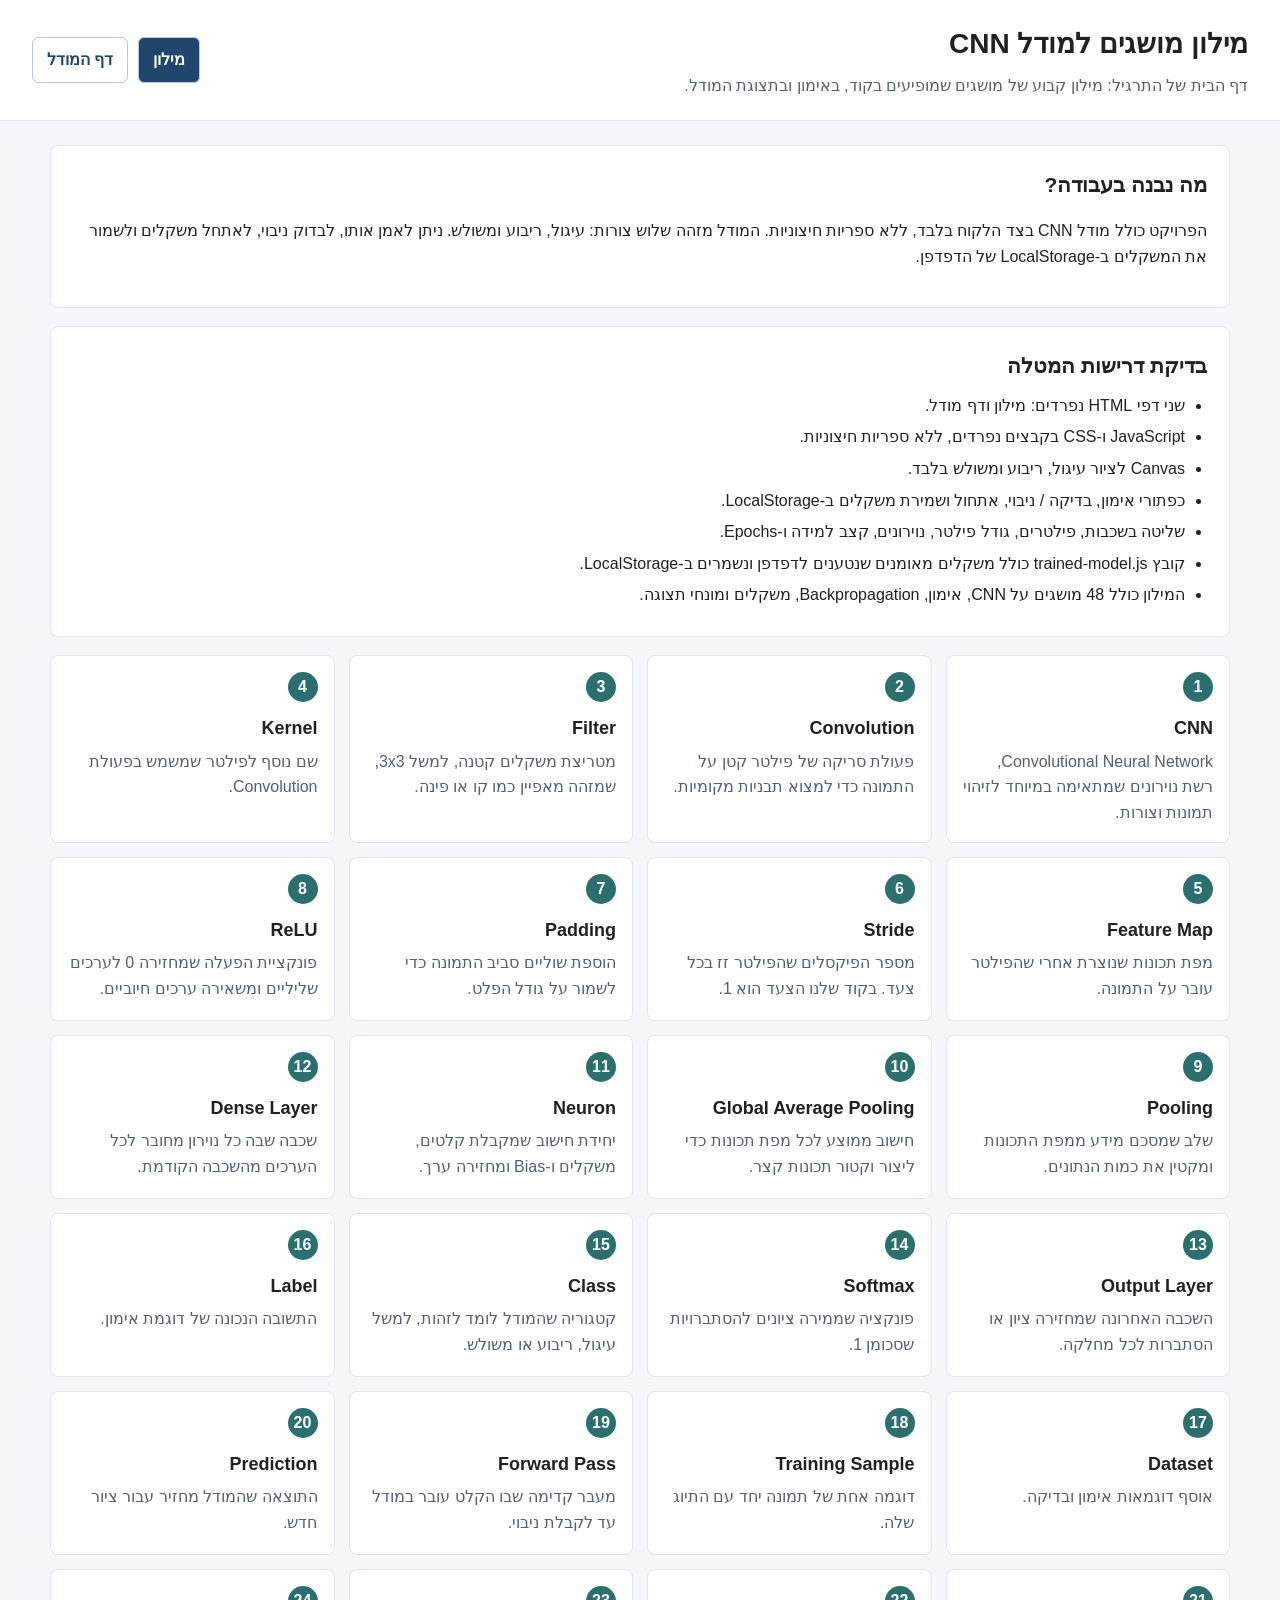
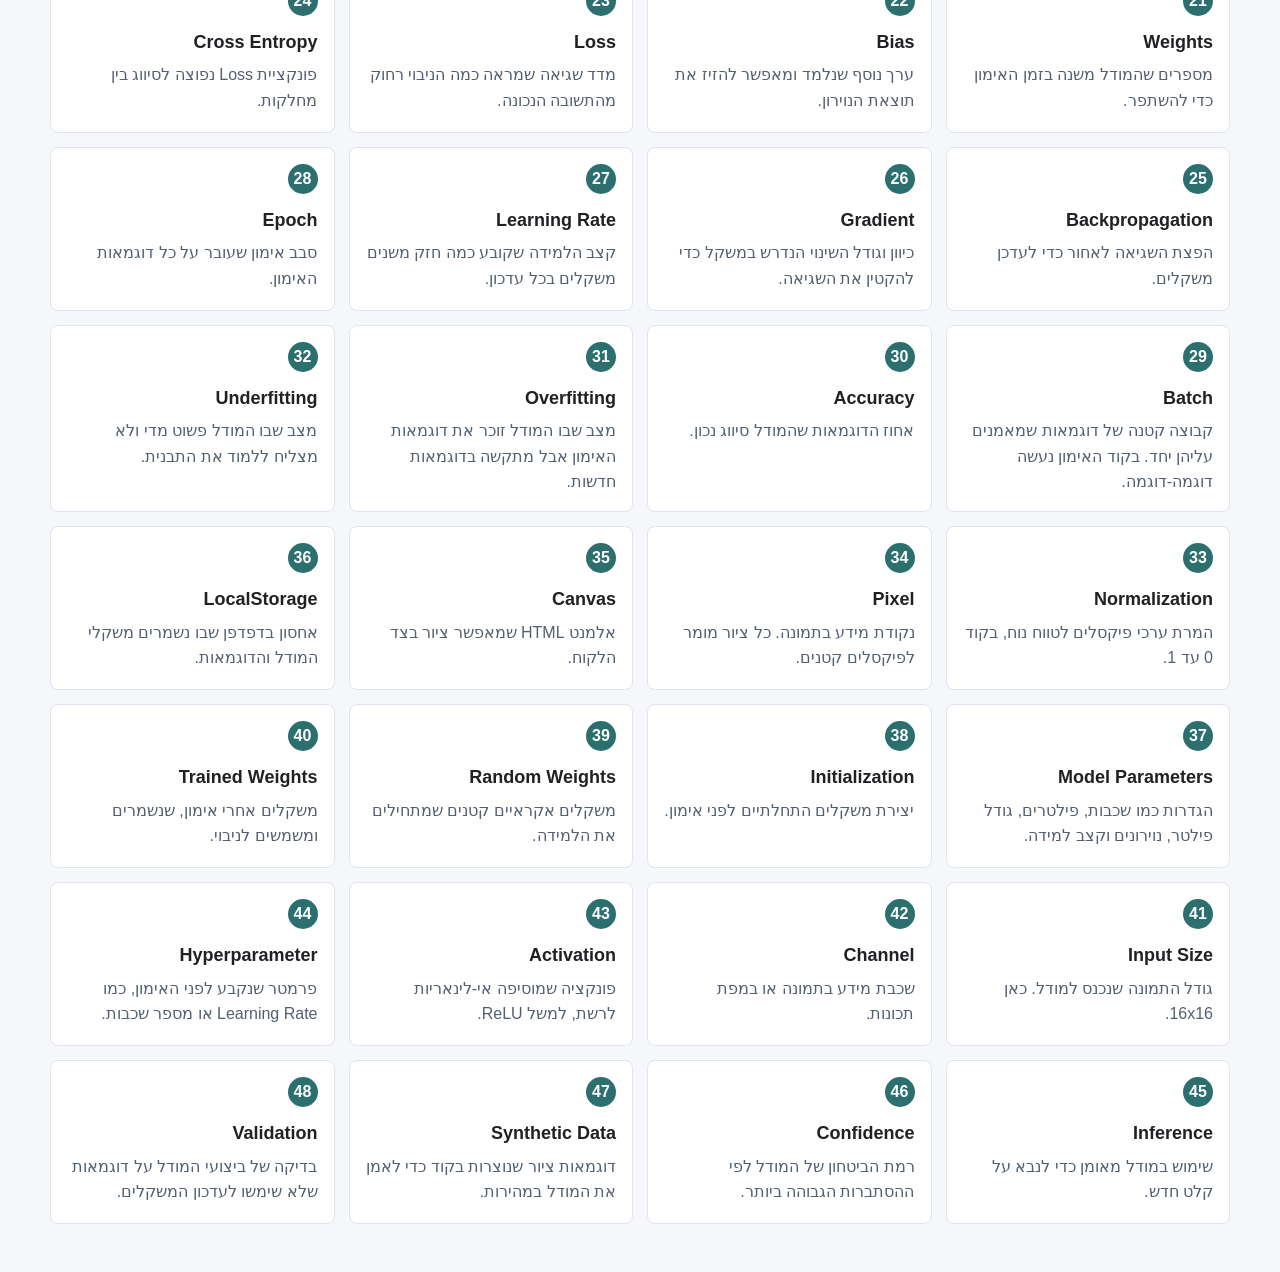
==== index.html @ 7e76f3bc "Initial" ====
<!DOCTYPE html>
<html lang="he" dir="rtl">
<head>
  <meta charset="UTF-8">
  <meta name="viewport" content="width=device-width, initial-scale=1.0">
  <title>מילון מושגי CNN</title>
  <link rel="stylesheet" href="style.css">
</head>
<body>
  <header class="topbar">
    <div>
      <h1>מילון מושגים למודל CNN</h1>
      <p>דף הבית של התרגיל: מילון קבוע של מושגים שמופיעים בקוד, באימון ובתצוגת המודל.</p>
    </div>
    <nav>
      <a class="nav-link active" href="index.html">מילון</a>
      <a class="nav-link" href="model.html">דף המודל</a>
    </nav>
  </header>

  <main class="page dictionary-page">
    <section class="intro-band">
      <h2>מה נבנה בעבודה?</h2>
      <p>
        הפרויקט כולל מודל CNN בצד הלקוח בלבד, ללא ספריות חיצוניות. המודל מזהה שלוש צורות:
        עיגול, ריבוע ומשולש. ניתן לאמן אותו, לבדוק ניבוי, לאתחל משקלים ולשמור את המשקלים
        ב-LocalStorage של הדפדפן.
      </p>
    </section>

    <section class="requirements-band">
      <h2>בדיקת דרישות המטלה</h2>
      <ul>
        <li>שני דפי HTML נפרדים: מילון ודף מודל.</li>
        <li>JavaScript ו-CSS בקבצים נפרדים, ללא ספריות חיצוניות.</li>
        <li>Canvas לציור עיגול, ריבוע ומשולש בלבד.</li>
        <li>כפתורי אימון, בדיקה / ניבוי, אתחול ושמירת משקלים ב-LocalStorage.</li>
        <li>שליטה בשכבות, פילטרים, גודל פילטר, נוירונים, קצב למידה ו-Epochs.</li>
        <li>קובץ trained-model.js כולל משקלים מאומנים שנטענים לדפדפן ונשמרים ב-LocalStorage.</li>
        <li>המילון כולל 48 מושגים על CNN, אימון, Backpropagation, משקלים ומונחי תצוגה.</li>
      </ul>
    </section>

    <section class="dictionary-grid" id="dictionaryGrid"></section>
  </main>

  <script src="glossary.js"></script>
</body>
</html>
---- style.css ----
* {
  box-sizing: border-box;
}

body {
  margin: 0;
  font-family: Arial, Helvetica, sans-serif;
  color: #202124;
  background: #f5f7fb;
  line-height: 1.6;
}

.topbar {
  display: flex;
  align-items: center;
  justify-content: space-between;
  gap: 24px;
  padding: 22px 32px;
  background: #ffffff;
  border-bottom: 1px solid #dfe4ee;
}

.topbar h1 {
  margin: 0 0 6px;
  font-size: 28px;
}

.topbar p {
  margin: 0;
  color: #526070;
}

nav {
  display: flex;
  gap: 10px;
  flex-shrink: 0;
}

.nav-link {
  color: #20466d;
  text-decoration: none;
  border: 1px solid #b9c8da;
  background: #ffffff;
  border-radius: 6px;
  padding: 9px 14px;
  font-weight: bold;
}

.nav-link.active,
.nav-link:hover {
  color: #ffffff;
  background: #20466d;
}

.page {
  width: min(1180px, calc(100% - 32px));
  margin: 24px auto 48px;
}

.intro-band,
.requirements-band,
.results-band,
.explain-band,
.workspace > div {
  background: #ffffff;
  border: 1px solid #dfe4ee;
  border-radius: 8px;
  padding: 22px;
}

.intro-band h2,
.requirements-band h2,
.results-band h2,
.explain-band h2,
.panel-head h2 {
  margin: 0 0 10px;
  font-size: 21px;
}

.requirements-band {
  margin-top: 18px;
}

.requirements-band ul {
  margin: 0;
  padding-inline-start: 22px;
}

.requirements-band li {
  margin: 6px 0;
}

.dictionary-grid {
  display: grid;
  grid-template-columns: repeat(auto-fit, minmax(240px, 1fr));
  gap: 14px;
  margin-top: 18px;
}

.term-card {
  background: #ffffff;
  border: 1px solid #dfe4ee;
  border-radius: 8px;
  padding: 16px;
  min-height: 164px;
}

.term-card span {
  display: inline-flex;
  align-items: center;
  justify-content: center;
  width: 30px;
  height: 30px;
  border-radius: 50%;
  color: #ffffff;
  background: #2b6f6f;
  font-weight: bold;
}

.term-card h3 {
  margin: 12px 0 6px;
  font-size: 18px;
}

.term-card p {
  margin: 0;
  color: #526070;
}

.workspace {
  display: grid;
  grid-template-columns: 380px 1fr;
  gap: 18px;
}

.panel-head {
  display: flex;
  align-items: center;
  justify-content: space-between;
  gap: 12px;
  margin-bottom: 14px;
}

.panel-head span {
  color: #526070;
  font-size: 14px;
}

#drawCanvas {
  display: block;
  width: 100%;
  max-width: 330px;
  height: auto;
  margin: 0 auto 14px;
  background: #ffffff;
  border: 2px solid #20466d;
  border-radius: 8px;
  touch-action: none;
  cursor: crosshair;
}

.button-row,
.label-row {
  display: flex;
  align-items: center;
  flex-wrap: wrap;
  gap: 10px;
  margin-top: 12px;
}

button,
select,
input {
  font: inherit;
}

button {
  border: 0;
  border-radius: 6px;
  padding: 10px 14px;
  background: #20466d;
  color: #ffffff;
  font-weight: bold;
  cursor: pointer;
}

.file-label {
  border: 0;
  border-radius: 6px;
  padding: 10px 14px;
  background: #2b6f6f;
  color: #ffffff;
  font-weight: bold;
  cursor: pointer;
}

button:hover,
.file-label:hover {
  background: #183653;
}

button:disabled {
  opacity: 0.55;
  cursor: wait;
}

.hidden-file {
  display: none;
}

select,
input {
  border: 1px solid #b9c8da;
  border-radius: 6px;
  padding: 8px 10px;
  background: #ffffff;
}

.control-grid {
  display: grid;
  grid-template-columns: repeat(auto-fit, minmax(180px, 1fr));
  gap: 12px;
}

.control-grid label {
  display: grid;
  gap: 6px;
  color: #38495c;
  font-weight: bold;
}

.metrics {
  display: grid;
  grid-template-columns: repeat(3, 1fr);
  gap: 10px;
  margin-top: 16px;
}

.metrics div {
  background: #edf4f4;
  border-radius: 6px;
  padding: 12px;
}

.active-config {
  margin: 14px 0 0;
  padding: 12px;
  border: 1px solid #b9c8da;
  border-radius: 6px;
  background: #f8fbff;
  color: #38495c;
}

.results-band {
  display: grid;
  grid-template-columns: 1fr 1.4fr;
  gap: 18px;
  margin-top: 18px;
}

.probabilities {
  display: grid;
  gap: 12px;
}

.probabilities div {
  display: grid;
  grid-template-columns: 72px 1fr 54px;
  gap: 10px;
  align-items: center;
}

progress {
  width: 100%;
  height: 18px;
}

.explain-band {
  margin-top: 18px;
}

@media (max-width: 820px) {
  .topbar,
  .workspace,
  .results-band {
    grid-template-columns: 1fr;
  }

  .topbar {
    display: grid;
    padding: 18px;
  }

  nav,
  .button-row,
  .label-row {
    width: 100%;
  }

  .nav-link,
  button {
    flex: 1;
    text-align: center;
  }

  .metrics {
    grid-template-columns: 1fr;
  }
}
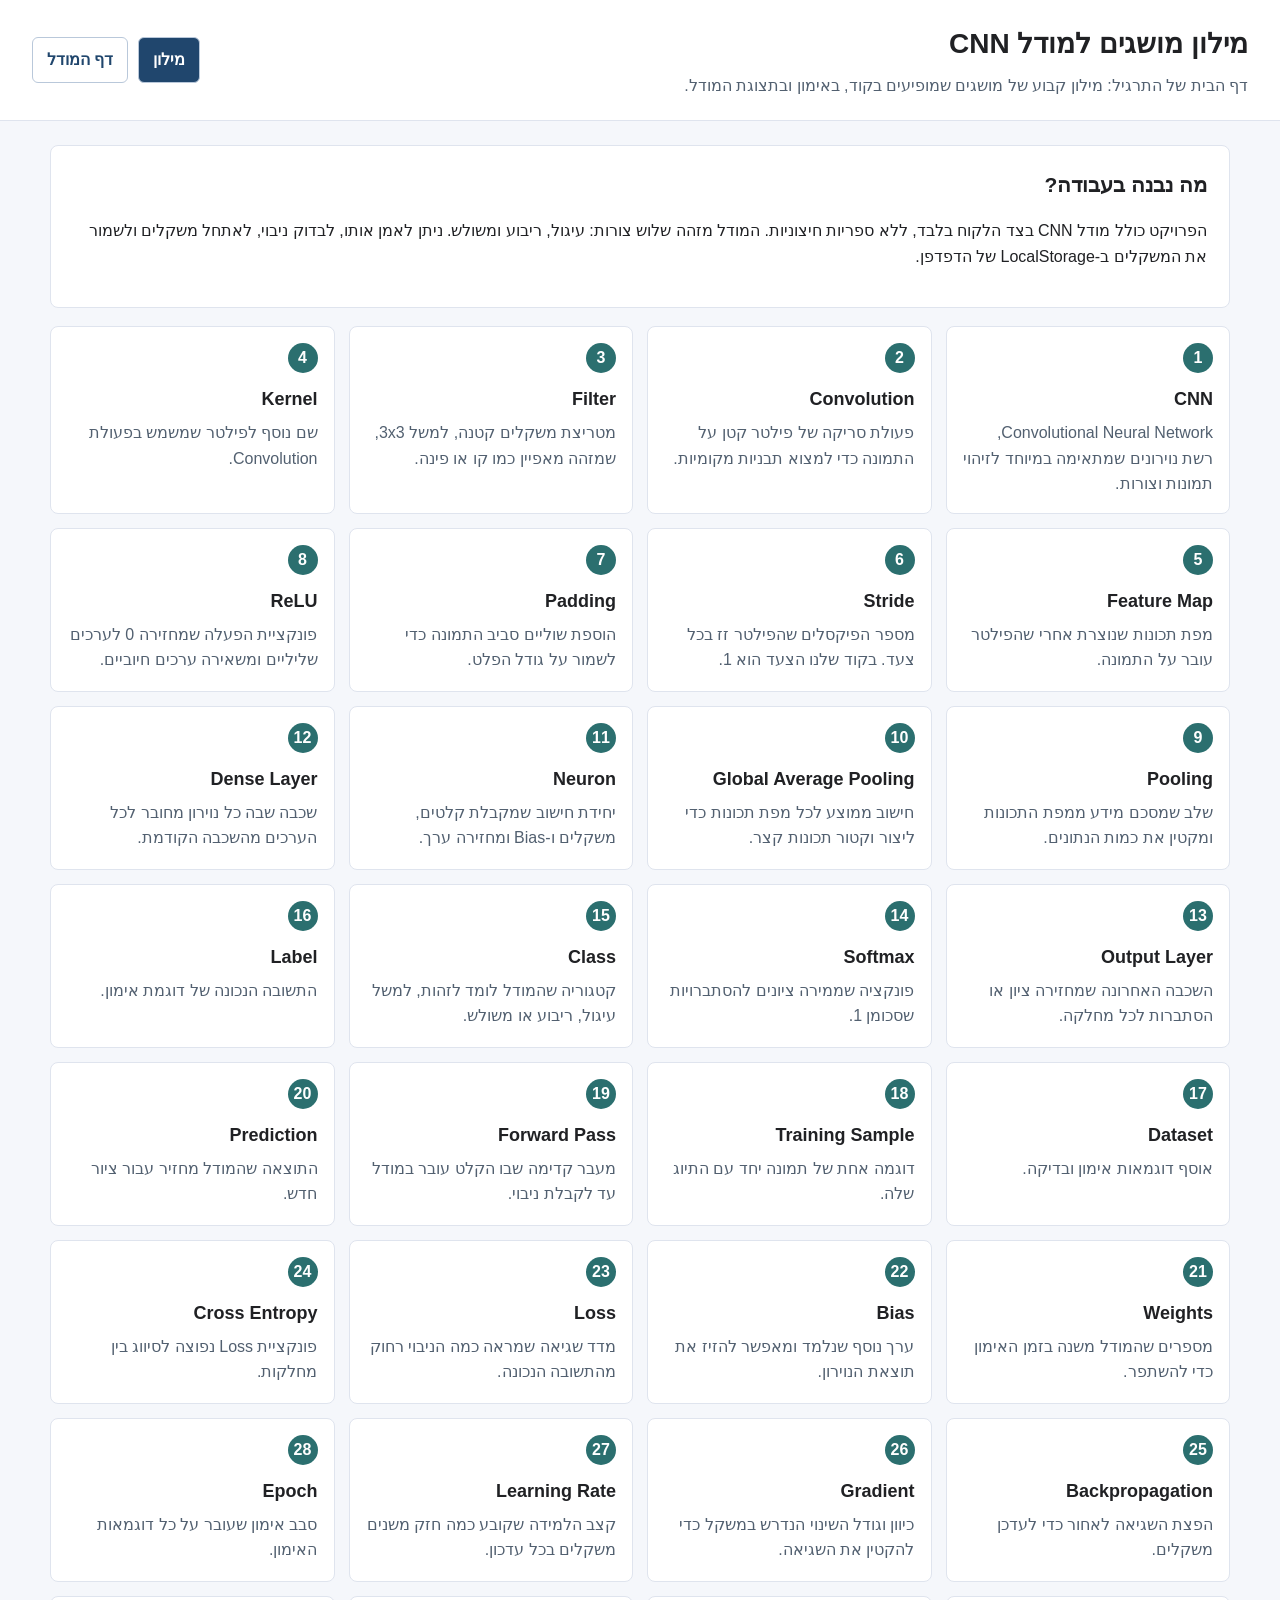
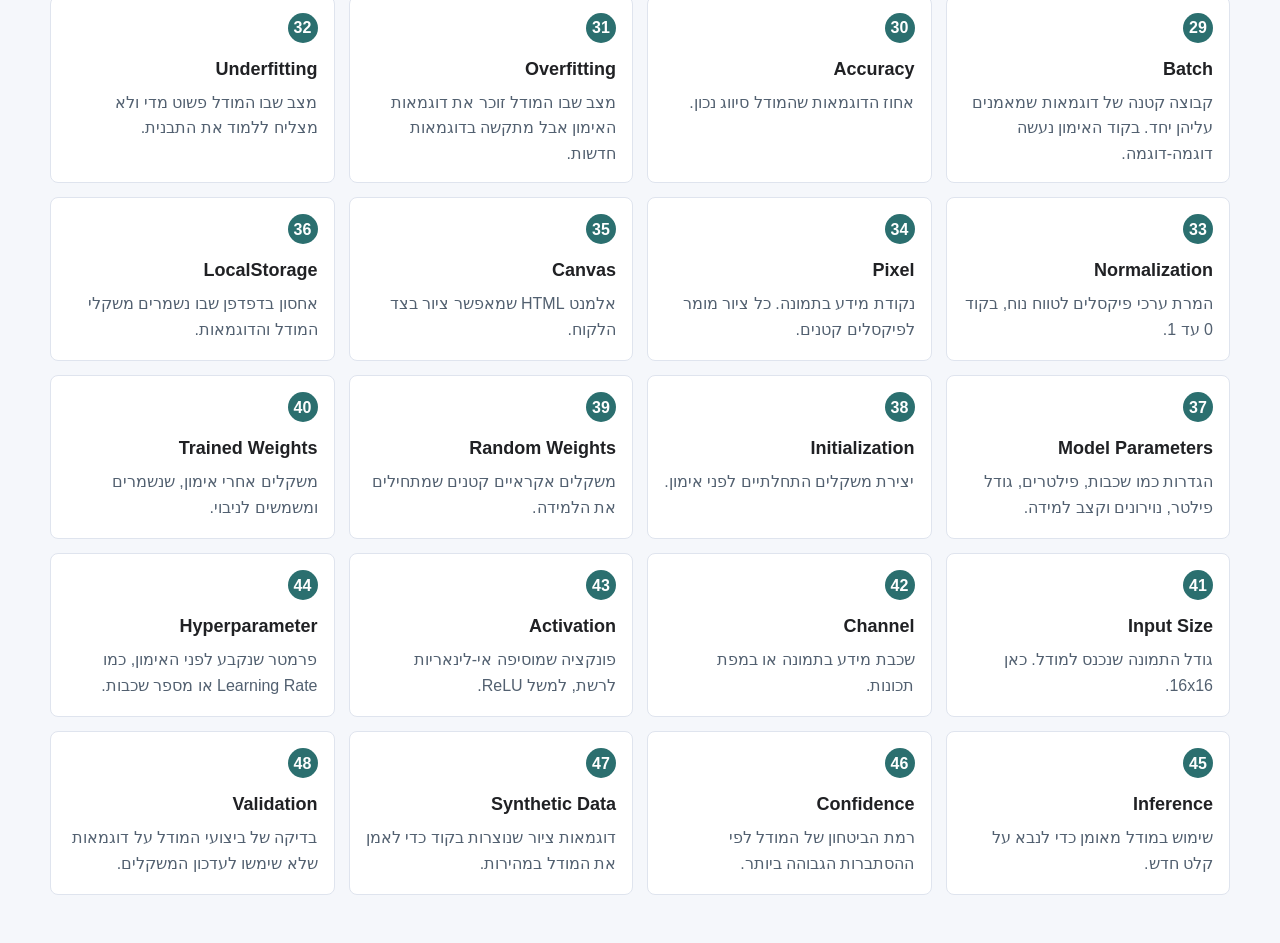
==== commit fb459d82: "Change" ====
--- a/index.html
+++ b/index.html
@@ -1,49 +1,39 @@
-<!DOCTYPE html>
+<!doctype html>
 <html lang="he" dir="rtl">
-<head>
-  <meta charset="UTF-8">
-  <meta name="viewport" content="width=device-width, initial-scale=1.0">
-  <title>מילון מושגי CNN</title>
-  <link rel="stylesheet" href="style.css">
-</head>
-<body>
-  <header class="topbar">
-    <div>
-      <h1>מילון מושגים למודל CNN</h1>
-      <p>דף הבית של התרגיל: מילון קבוע של מושגים שמופיעים בקוד, באימון ובתצוגת המודל.</p>
-    </div>
-    <nav>
-      <a class="nav-link active" href="index.html">מילון</a>
-      <a class="nav-link" href="model.html">דף המודל</a>
-    </nav>
-  </header>
+  <head>
+    <meta charset="UTF-8" />
+    <meta name="viewport" content="width=device-width, initial-scale=1.0" />
+    <title>מילון מושגי CNN</title>
+    <link rel="stylesheet" href="style.css" />
+  </head>
+  <body>
+    <header class="topbar">
+      <div>
+        <h1>מילון מושגים למודל CNN</h1>
+        <p>
+          דף הבית של התרגיל: מילון קבוע של מושגים שמופיעים בקוד, באימון ובתצוגת
+          המודל.
+        </p>
+      </div>
+      <nav>
+        <a class="nav-link active" href="index.html">מילון</a>
+        <a class="nav-link" href="model.html">דף המודל</a>
+      </nav>
+    </header>
 
-  <main class="page dictionary-page">
-    <section class="intro-band">
-      <h2>מה נבנה בעבודה?</h2>
-      <p>
-        הפרויקט כולל מודל CNN בצד הלקוח בלבד, ללא ספריות חיצוניות. המודל מזהה שלוש צורות:
-        עיגול, ריבוע ומשולש. ניתן לאמן אותו, לבדוק ניבוי, לאתחל משקלים ולשמור את המשקלים
-        ב-LocalStorage של הדפדפן.
-      </p>
-    </section>
+    <main class="page dictionary-page">
+      <section class="intro-band">
+        <h2>מה נבנה בעבודה?</h2>
+        <p>
+          הפרויקט כולל מודל CNN בצד הלקוח בלבד, ללא ספריות חיצוניות. המודל מזהה
+          שלוש צורות: עיגול, ריבוע ומשולש. ניתן לאמן אותו, לבדוק ניבוי, לאתחל
+          משקלים ולשמור את המשקלים ב-LocalStorage של הדפדפן.
+        </p>
+      </section>
 
-    <section class="requirements-band">
-      <h2>בדיקת דרישות המטלה</h2>
-      <ul>
-        <li>שני דפי HTML נפרדים: מילון ודף מודל.</li>
-        <li>JavaScript ו-CSS בקבצים נפרדים, ללא ספריות חיצוניות.</li>
-        <li>Canvas לציור עיגול, ריבוע ומשולש בלבד.</li>
-        <li>כפתורי אימון, בדיקה / ניבוי, אתחול ושמירת משקלים ב-LocalStorage.</li>
-        <li>שליטה בשכבות, פילטרים, גודל פילטר, נוירונים, קצב למידה ו-Epochs.</li>
-        <li>קובץ trained-model.js כולל משקלים מאומנים שנטענים לדפדפן ונשמרים ב-LocalStorage.</li>
-        <li>המילון כולל 48 מושגים על CNN, אימון, Backpropagation, משקלים ומונחי תצוגה.</li>
-      </ul>
-    </section>
+      <section class="dictionary-grid" id="dictionaryGrid"></section>
+    </main>
 
-    <section class="dictionary-grid" id="dictionaryGrid"></section>
-  </main>
-
-  <script src="glossary.js"></script>
-</body>
+    <script src="glossary.js"></script>
+  </body>
 </html>
